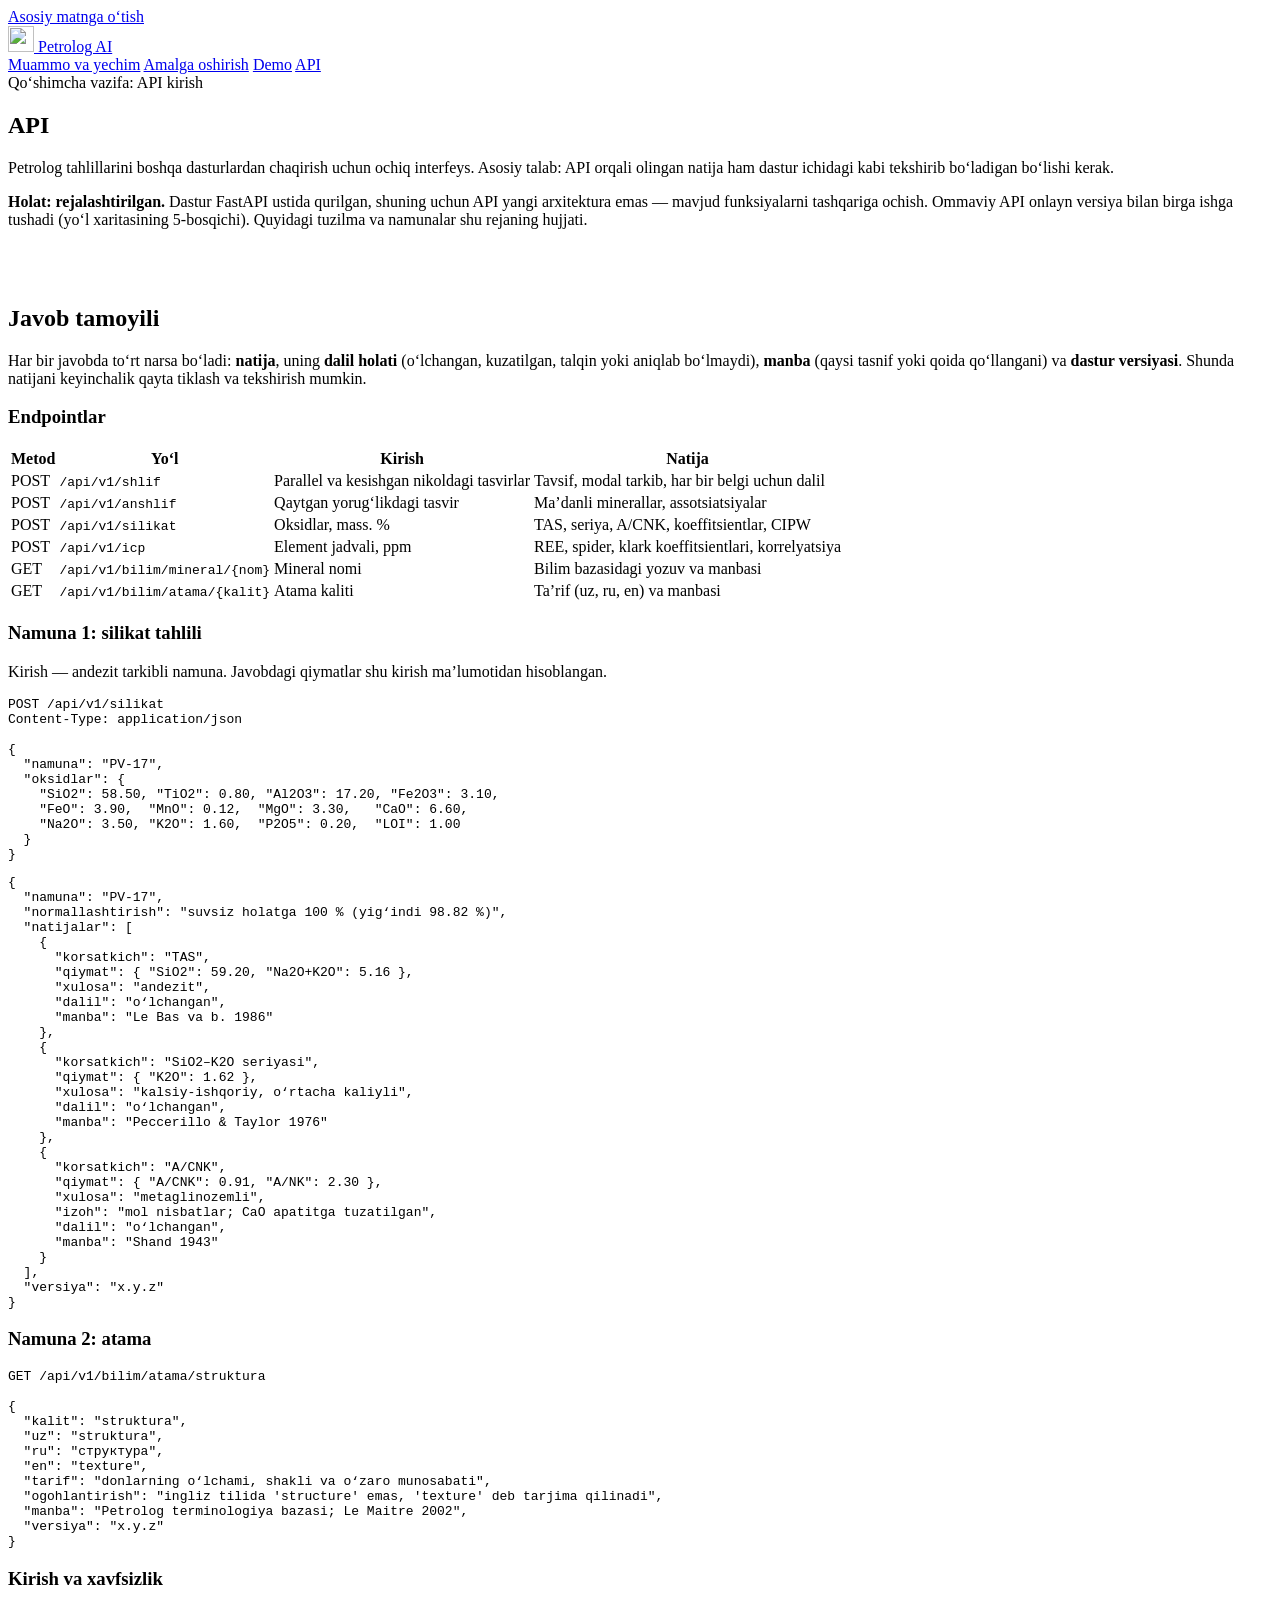
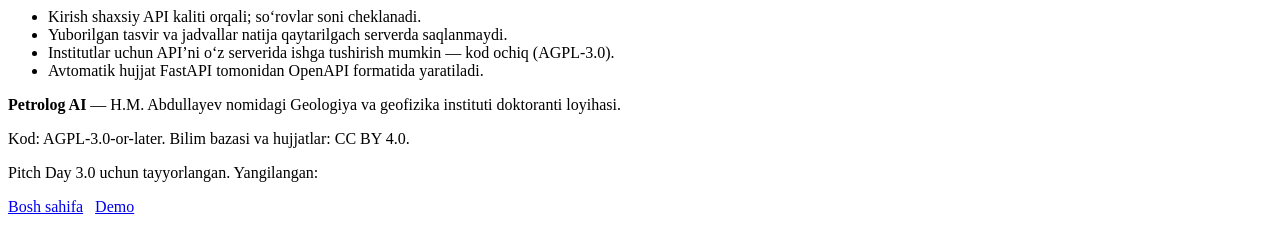
==== api/index.html @ ee5f72db "Rename index.html to api/index.html" ====
<!doctype html>
<html lang="uz">
<head>
<meta charset="utf-8">
<meta name="viewport" content="width=device-width, initial-scale=1">
<title>API — Petrolog AI</title>
<meta name="description" content="Petrolog AI API rejasi: endpointlar, javob tuzilishi va namunalar. Har bir javobda natija, dalil holati va manba.">
<meta name="theme-color" content="#18222d">
<link rel="icon" href="../assets/favicon.svg" type="image/svg+xml">
<link rel="preconnect" href="https://fonts.googleapis.com">
<link rel="preconnect" href="https://fonts.gstatic.com" crossorigin>
<link href="https://fonts.googleapis.com/css2?family=Instrument+Sans:wght@400;600;700&family=Spectral:ital,wght@0,400;0,600;1,400&display=swap" rel="stylesheet">
<link rel="stylesheet" href="../assets/style.css">
</head>
<body>
<a class="skip" href="#asosiy">Asosiy matnga o‘tish</a>

<header class="topbar">
  <div class="in">
    <a class="brand" href="../" aria-label="Petrolog AI, bosh sahifa">
      <img src="../assets/favicon.svg" alt="" width="26" height="26"> Petrolog AI
    </a>
    <nav class="nav" aria-label="Bo‘limlar">
      <a href="../#muammo">Muammo va yechim</a>
      <a href="../#reja">Amalga oshirish</a>
      <a href="../demo/">Demo</a>
      <a href="./" aria-current="page">API</a>
    </nav>
  </div>
</header>

<main id="asosiy">
<section class="hero" style="padding-bottom:0">
  <div class="wrap prose">
    <span class="req">Qo‘shimcha vazifa: API kirish</span>
    <h1>API</h1>
    <p class="lead">Petrolog tahlillarini boshqa dasturlardan chaqirish uchun ochiq interfeys. Asosiy talab: API orqali olingan natija ham dastur ichidagi kabi tekshirib bo‘ladigan bo‘lishi kerak.</p>
    <div class="note">
      <p><b>Holat: rejalashtirilgan.</b> Dastur FastAPI ustida qurilgan, shuning uchun API yangi arxitektura emas — mavjud funksiyalarni tashqariga ochish. Ommaviy API onlayn versiya bilan birga ishga tushadi (yo‘l xaritasining 5-bosqichi). Quyidagi tuzilma va namunalar shu rejaning hujjati.</p>
    </div>
  </div>
</section>

<section class="block" style="padding-top:2.5rem">
  <div class="wrap">
    <h2>Javob tamoyili</h2>
    <p class="prose">Har bir javobda to‘rt narsa bo‘ladi: <b>natija</b>, uning <b>dalil holati</b> (o‘lchangan, kuzatilgan, talqin yoki aniqlab bo‘lmaydi), <b>manba</b> (qaysi tasnif yoki qoida qo‘llangani) va <b>dastur versiyasi</b>. Shunda natijani keyinchalik qayta tiklash va tekshirish mumkin.</p>

    <h3>Endpointlar</h3>
    <div class="table-wrap">
      <table>
        <thead><tr><th>Metod</th><th>Yo‘l</th><th>Kirish</th><th>Natija</th></tr></thead>
        <tbody>
          <tr><td><span class="method post">POST</span></td><td><code>/api/v1/shlif</code></td><td>Parallel va kesishgan nikoldagi tasvirlar</td><td>Tavsif, modal tarkib, har bir belgi uchun dalil</td></tr>
          <tr><td><span class="method post">POST</span></td><td><code>/api/v1/anshlif</code></td><td>Qaytgan yorug‘likdagi tasvir</td><td>Ma’danli minerallar, assotsiatsiyalar</td></tr>
          <tr><td><span class="method post">POST</span></td><td><code>/api/v1/silikat</code></td><td>Oksidlar, mass. %</td><td>TAS, seriya, A/CNK, koeffitsientlar, CIPW</td></tr>
          <tr><td><span class="method post">POST</span></td><td><code>/api/v1/icp</code></td><td>Element jadvali, ppm</td><td>REE, spider, klark koeffitsientlari, korrelyatsiya</td></tr>
          <tr><td><span class="method get">GET</span></td><td><code>/api/v1/bilim/mineral/{nom}</code></td><td>Mineral nomi</td><td>Bilim bazasidagi yozuv va manbasi</td></tr>
          <tr><td><span class="method get">GET</span></td><td><code>/api/v1/bilim/atama/{kalit}</code></td><td>Atama kaliti</td><td>Ta’rif (uz, ru, en) va manbasi</td></tr>
        </tbody>
      </table>
    </div>

    <h3>Namuna 1: silikat tahlili</h3>
    <p class="prose">Kirish — andezit tarkibli namuna. Javobdagi qiymatlar shu kirish ma’lumotidan hisoblangan.</p>
<pre><code>POST /api/v1/silikat
Content-Type: application/json

{
  "namuna": "PV-17",
  "oksidlar": {
    "SiO2": 58.50, "TiO2": 0.80, "Al2O3": 17.20, "Fe2O3": 3.10,
    "FeO": 3.90,  "MnO": 0.12,  "MgO": 3.30,   "CaO": 6.60,
    "Na2O": 3.50, "K2O": 1.60,  "P2O5": 0.20,  "LOI": 1.00
  }
}</code></pre>
<pre><code>{
  "namuna": "PV-17",
  "normallashtirish": "suvsiz holatga 100 % (yig‘indi 98.82 %)",
  "natijalar": [
    {
      "korsatkich": "TAS",
      "qiymat": { "SiO2": 59.20, "Na2O+K2O": 5.16 },
      "xulosa": "andezit",
      "dalil": "o‘lchangan",
      "manba": "Le Bas va b. 1986"
    },
    {
      "korsatkich": "SiO2–K2O seriyasi",
      "qiymat": { "K2O": 1.62 },
      "xulosa": "kalsiy-ishqoriy, o‘rtacha kaliyli",
      "dalil": "o‘lchangan",
      "manba": "Peccerillo & Taylor 1976"
    },
    {
      "korsatkich": "A/CNK",
      "qiymat": { "A/CNK": 0.91, "A/NK": 2.30 },
      "xulosa": "metaglinozemli",
      "izoh": "mol nisbatlar; CaO apatitga tuzatilgan",
      "dalil": "o‘lchangan",
      "manba": "Shand 1943"
    }
  ],
  "versiya": "x.y.z"
}</code></pre>

    <h3>Namuna 2: atama</h3>
<pre><code>GET /api/v1/bilim/atama/struktura

{
  "kalit": "struktura",
  "uz": "struktura",
  "ru": "структура",
  "en": "texture",
  "tarif": "donlarning o‘lchami, shakli va o‘zaro munosabati",
  "ogohlantirish": "ingliz tilida 'structure' emas, 'texture' deb tarjima qilinadi",
  "manba": "Petrolog terminologiya bazasi; Le Maitre 2002",
  "versiya": "x.y.z"
}</code></pre>

    <h3>Kirish va xavfsizlik</h3>
    <ul class="plain prose">
      <li>Kirish shaxsiy API kaliti orqali; so‘rovlar soni cheklanadi.</li>
      <li>Yuborilgan tasvir va jadvallar natija qaytarilgach serverda saqlanmaydi.</li>
      <li>Institutlar uchun API’ni o‘z serverida ishga tushirish mumkin — kod ochiq (AGPL-3.0).</li>
      <li>Avtomatik hujjat FastAPI tomonidan OpenAPI formatida yaratiladi.</li>
    </ul>
  </div>
</section>
</main>

<footer class="foot">
  <div class="wrap in">
    <div>
      <p><b>Petrolog AI</b> — H.M. Abdullayev nomidagi Geologiya va geofizika instituti doktoranti loyihasi.</p>
      <p>Kod: AGPL-3.0-or-later. Bilim bazasi va hujjatlar: CC BY 4.0.</p>
    </div>
    <div>
      <p>Pitch Day 3.0 uchun tayyorlangan. Yangilangan: <span data-text="updated"></span></p>
      <p><a href="../">Bosh sahifa</a>&ensp; <a href="../demo/">Demo</a></p>
    </div>
  </div>
</footer>

<script src="../assets/config.js"></script>
<script src="../assets/site.js"></script>
</body>
</html>
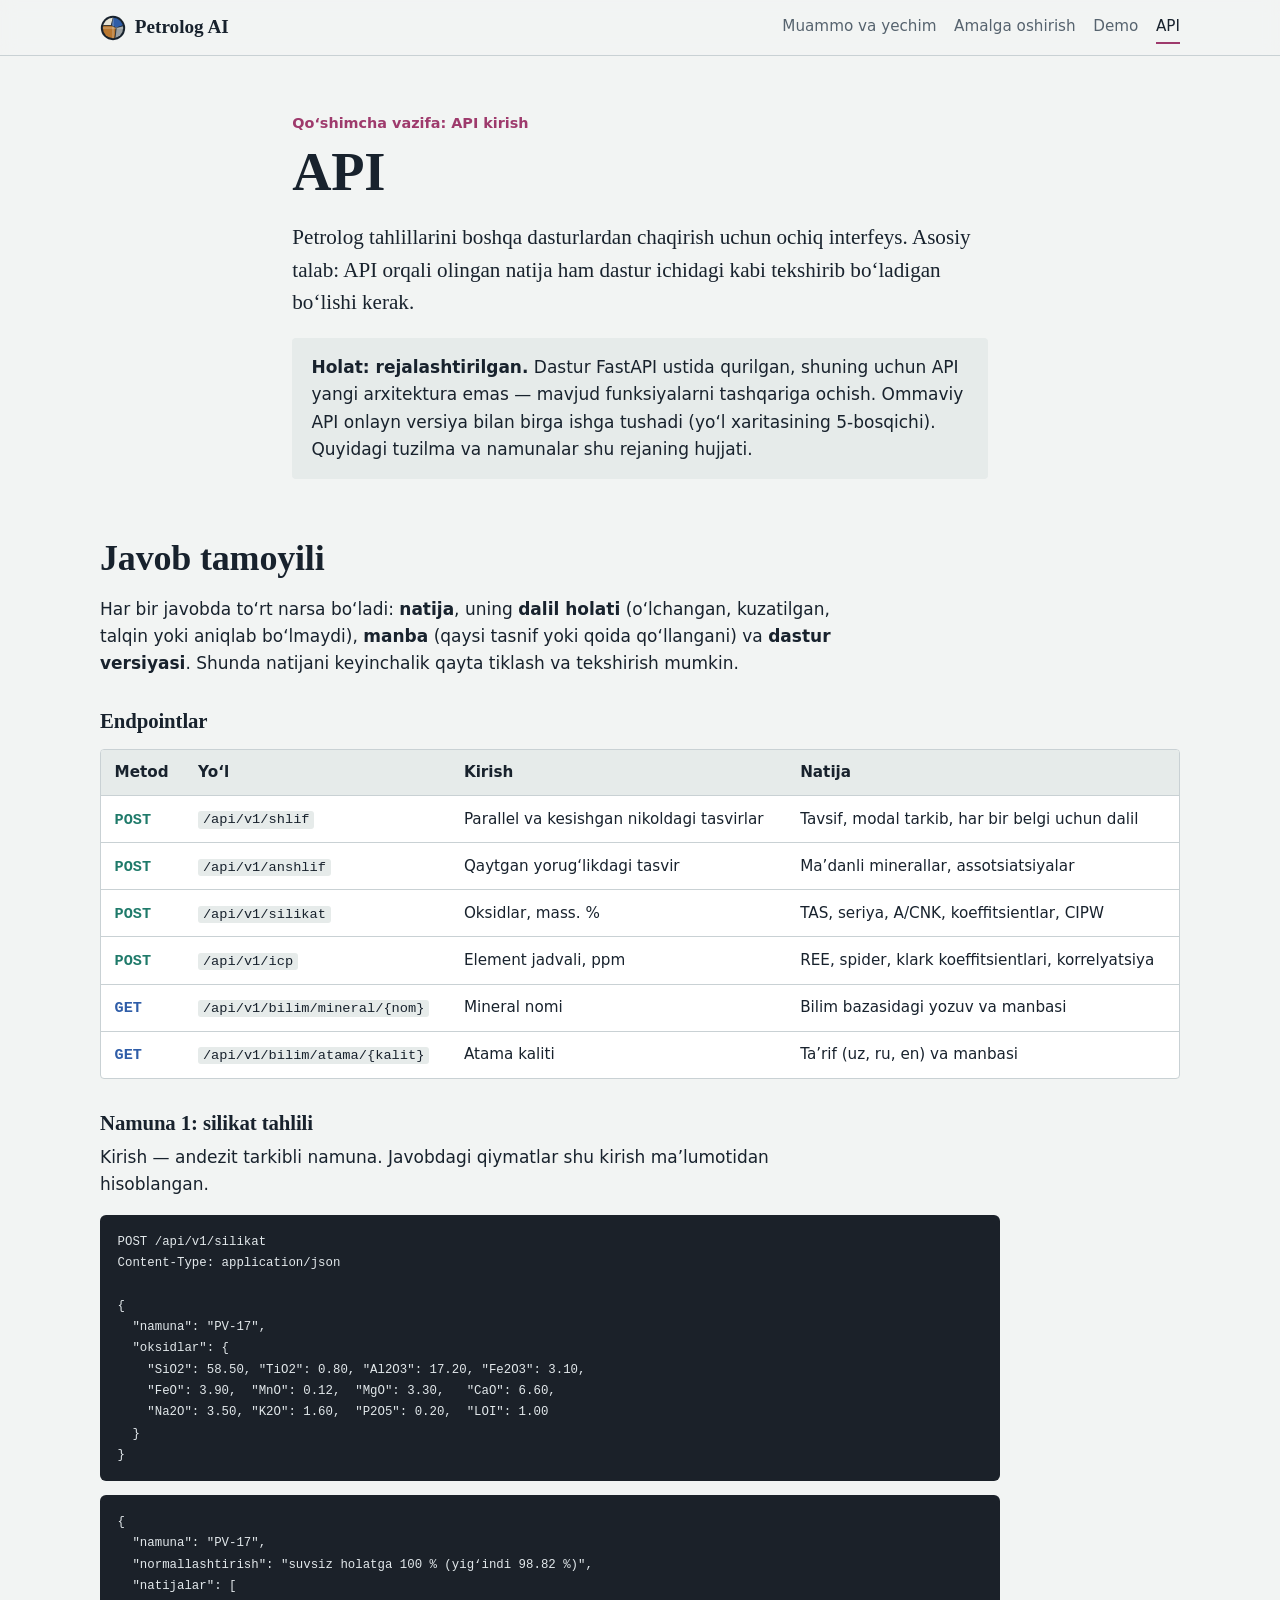
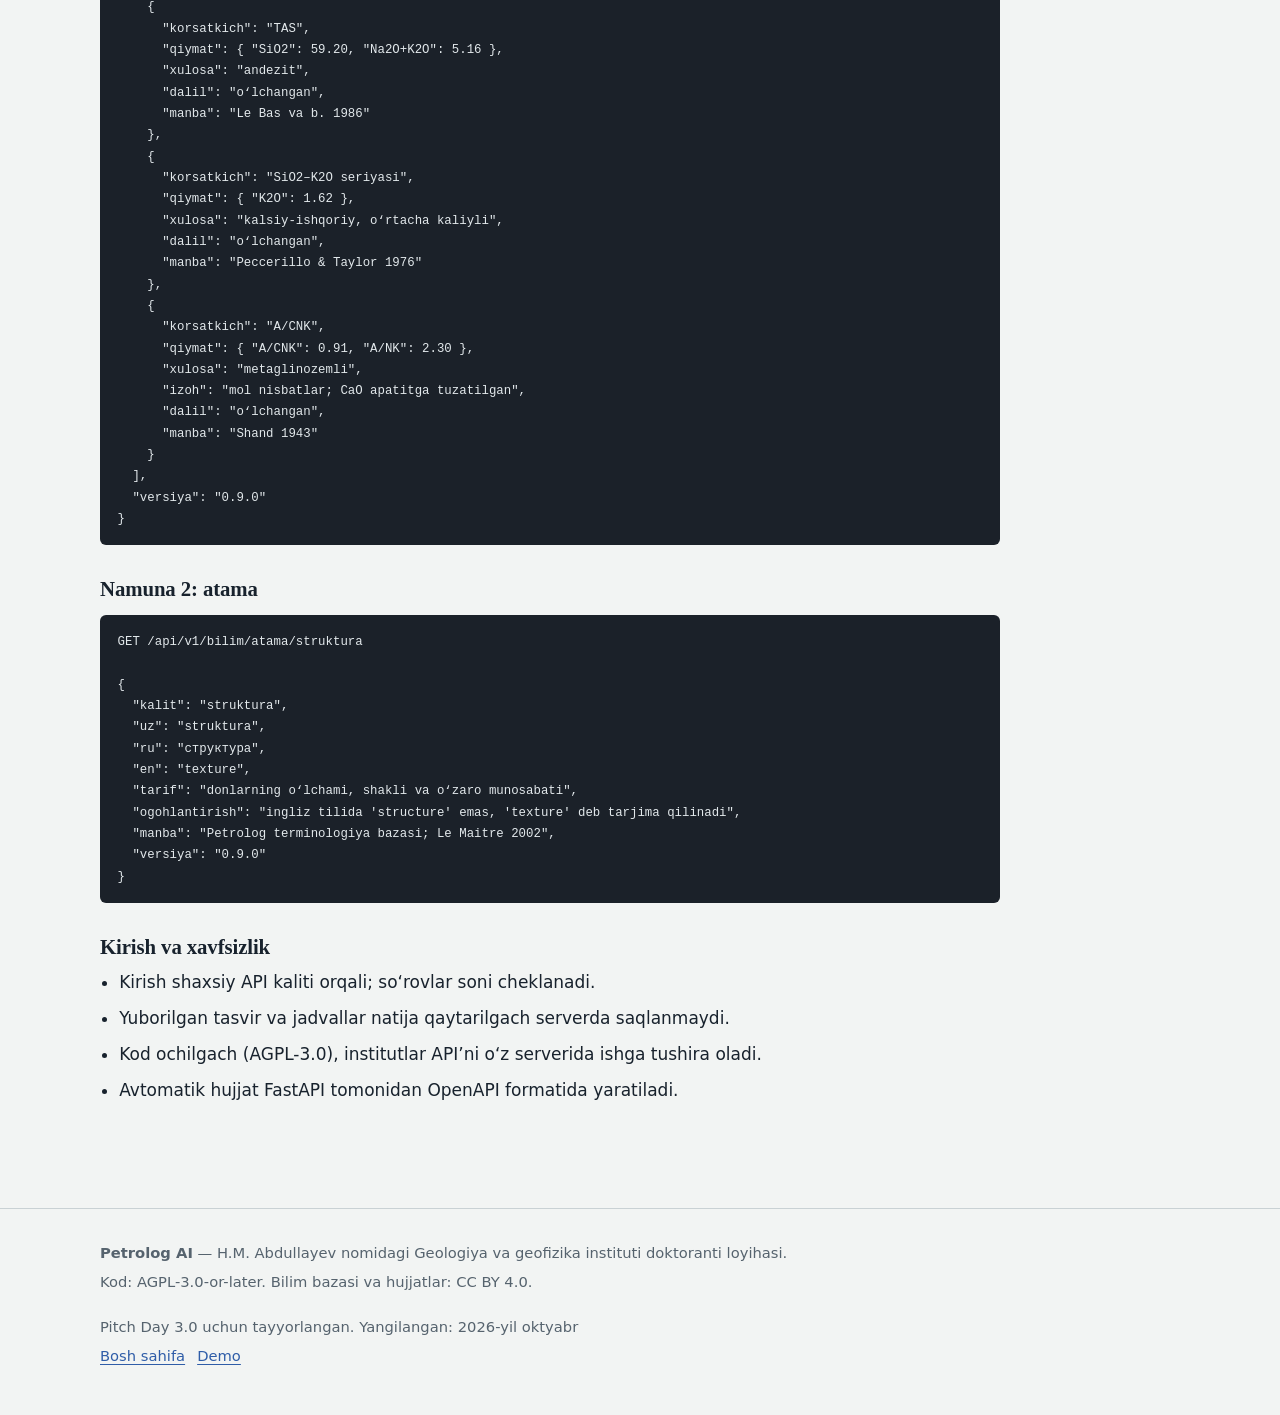
==== commit f027a9a8: "Update version numbers and improve text clarity" ====
--- a/api/index.html
+++ b/api/index.html
@@ -101,7 +101,7 @@
       "manba": "Shand 1943"
     }
   ],
-  "versiya": "x.y.z"
+  "versiya": "0.9.0"
 }</code></pre>
 
     <h3>Namuna 2: atama</h3>
@@ -115,14 +115,14 @@
   "tarif": "donlarning o‘lchami, shakli va o‘zaro munosabati",
   "ogohlantirish": "ingliz tilida 'structure' emas, 'texture' deb tarjima qilinadi",
   "manba": "Petrolog terminologiya bazasi; Le Maitre 2002",
-  "versiya": "x.y.z"
+  "versiya": "0.9.0"
 }</code></pre>
 
     <h3>Kirish va xavfsizlik</h3>
     <ul class="plain prose">
       <li>Kirish shaxsiy API kaliti orqali; so‘rovlar soni cheklanadi.</li>
       <li>Yuborilgan tasvir va jadvallar natija qaytarilgach serverda saqlanmaydi.</li>
-      <li>Institutlar uchun API’ni o‘z serverida ishga tushirish mumkin — kod ochiq (AGPL-3.0).</li>
+      <li>Kod ochilgach (AGPL-3.0), institutlar API’ni o‘z serverida ishga tushira oladi.</li>
       <li>Avtomatik hujjat FastAPI tomonidan OpenAPI formatida yaratiladi.</li>
     </ul>
   </div>
--- a/assets/style.css
+++ b/assets/style.css
@@ -0,0 +1,275 @@
+/* Petrolog AI — sayt uslublari
+   Ranglar mikroskopiyadan olingan: shisha-oyna foni, gips plastinkasining
+   magenta rangi (I tartib qizil), II tartib ko‘ki va dalil turlari ranglari. */
+
+:root {
+  --paper: #f2f4f3;
+  --paper-2: #e6ebea;
+  --ink: #18222d;
+  --muted: #56636e;
+  --line: #c9d1d4;
+  --tint: #9e3a6c;        /* gips plastinkasi, 530 nm */
+  --blue: #2f5da8;        /* II tartib interferensiya ko‘ki */
+  --measured: #1f7a6a;    /* o‘lchangan */
+  --observed: #2f5da8;    /* kuzatilgan */
+  --interp: #9a640c;      /* talqin */
+  --none: #7a6f86;        /* aniqlab bo‘lmaydi */
+  --card: #ffffff;
+  --serif: "Spectral", "Georgia", "Times New Roman", serif;
+  --sans: "Instrument Sans", "Segoe UI", system-ui, -apple-system, Roboto, Arial, sans-serif;
+  --mono: "Consolas", "SFMono-Regular", "Menlo", monospace;
+  --measure: 68ch;
+  --wide: 1120px;
+  color-scheme: light dark;
+}
+
+@media (prefers-color-scheme: dark) {
+  :root:not([data-theme="light"]) {
+    --paper: #141a20;
+    --paper-2: #1b232b;
+    --ink: #e5eaec;
+    --muted: #9dabb5;
+    --line: #2f3b45;
+    --tint: #d2779f;
+    --blue: #7ea3e3;
+    --measured: #5cc0aa;
+    --observed: #7ea3e3;
+    --interp: #d9a54a;
+    --none: #b3a6c4;
+    --card: #1a2128;
+  }
+}
+
+*, *::before, *::after { box-sizing: border-box; }
+[hidden] { display: none !important; }
+
+html { scroll-behavior: smooth; scroll-padding-top: 4.5rem; -webkit-text-size-adjust: 100%; }
+@media (prefers-reduced-motion: reduce) { html { scroll-behavior: auto; } }
+@media (max-width: 760px) { html { scroll-padding-top: 6.5rem; } }
+
+body {
+  margin: 0;
+  background: var(--paper);
+  color: var(--ink);
+  font-family: var(--sans);
+  font-size: 1.0625rem;
+  line-height: 1.6;
+  text-rendering: optimizeLegibility;
+}
+
+img, svg, video, iframe { max-width: 100%; }
+
+a { color: var(--blue); text-underline-offset: .18em; text-decoration-thickness: 1px; }
+a:hover { text-decoration-thickness: 2px; }
+:focus-visible { outline: 3px solid var(--tint); outline-offset: 3px; border-radius: 2px; }
+
+.skip { position: absolute; left: -999px; top: .5rem; background: var(--ink); color: var(--paper); padding: .5rem .8rem; z-index: 99; }
+.skip:focus { left: .5rem; }
+
+/* ---------- Sarlavha paneli ---------- */
+.topbar {
+  position: sticky; top: 0; z-index: 20;
+  background: color-mix(in srgb, var(--paper) 92%, transparent);
+  backdrop-filter: blur(8px);
+  border-bottom: 1px solid var(--line);
+}
+.topbar .in {
+  max-width: var(--wide); margin: 0 auto; padding: .7rem 1.25rem;
+  display: flex; align-items: center; gap: 1.25rem;
+}
+.brand { display: flex; align-items: center; gap: .55rem; color: var(--ink); text-decoration: none; font-family: var(--serif); font-weight: 600; font-size: 1.2rem; white-space: nowrap; }
+.brand svg { width: 26px; height: 26px; }
+.nav { display: flex; gap: 1.1rem; margin-left: auto; overflow-x: auto; scrollbar-width: none; }
+.nav::-webkit-scrollbar { display: none; }
+.nav a { color: var(--muted); text-decoration: none; font-size: .95rem; white-space: nowrap; padding: .2rem 0; border-bottom: 2px solid transparent; }
+.nav a:hover, .nav a[aria-current="page"] { color: var(--ink); border-bottom-color: var(--tint); }
+
+@media (max-width: 760px) {
+  .topbar .in { flex-wrap: wrap; gap: .4rem 1rem; padding: .55rem 1rem; }
+  .nav { width: 100%; margin-left: 0; gap: 1rem; padding-bottom: .15rem; }
+}
+
+/* ---------- Umumiy tuzilma ---------- */
+main { display: block; }
+.wrap { max-width: var(--wide); margin: 0 auto; padding: 0 1.25rem; }
+.prose { max-width: var(--measure); }
+
+section.block { padding: 4.5rem 0 1.5rem; }
+section.block + section.block { border-top: 1px solid var(--line); margin-top: 3rem; }
+
+h1, h2, h3 { font-family: var(--serif); line-height: 1.15; font-weight: 600; letter-spacing: -.005em; }
+h1 { font-size: clamp(2.1rem, 4.6vw, 3.4rem); margin: 0 0 1.1rem; }
+h2 { font-size: clamp(1.65rem, 3vw, 2.25rem); margin: 0 0 1rem; }
+h3 { font-size: 1.3rem; margin: 2rem 0 .6rem; }
+p { margin: 0 0 1rem; }
+.lead { font-family: var(--serif); font-size: clamp(1.15rem, 1.8vw, 1.32rem); line-height: 1.55; color: var(--ink); }
+.muted { color: var(--muted); }
+.small { font-size: .92rem; }
+
+/* Talab raqami: hakam bo‘limni topshiriq bandiga moslab topishi uchun */
+.req { display: block; font-family: var(--sans); font-size: .9rem; font-weight: 600; color: var(--tint); margin-bottom: .35rem; }
+
+/* ---------- Bosh qism ---------- */
+.hero { padding: 3.5rem 0 2rem; }
+.hero .grid { display: grid; grid-template-columns: minmax(0, 1.15fr) minmax(0, .85fr); gap: 3rem; align-items: center; }
+.hero .facts { display: flex; flex-wrap: wrap; gap: .5rem 1.6rem; margin: 1.6rem 0 0; padding: 0; list-style: none; font-size: .95rem; color: var(--muted); }
+.hero .facts strong { color: var(--ink); font-weight: 600; }
+.actions { display: flex; flex-wrap: wrap; gap: .75rem; margin-top: 1.6rem; }
+.btn { display: inline-block; padding: .72rem 1.15rem; border-radius: 6px; text-decoration: none; font-weight: 600; font-size: 1rem; border: 1.5px solid var(--ink); color: var(--ink); background: transparent; cursor: pointer; font-family: var(--sans); }
+.btn.primary { background: var(--ink); color: var(--paper); }
+.btn:hover { background: var(--paper-2); }
+.btn.primary:hover { background: color-mix(in srgb, var(--ink) 85%, var(--tint)); }
+
+.scope figure { margin: 0; }
+.eyepiece { width: 100%; height: auto; display: block; filter: drop-shadow(0 18px 28px rgba(20, 30, 40, .18)); }
+.eyepiece text { font-family: var(--sans); }
+.scope figcaption { margin-top: 1.1rem; }
+.scope dl { margin: 0; display: grid; grid-template-columns: auto 1fr; gap: .45rem .8rem; font-size: .93rem; }
+.scope dt { font-weight: 700; font-family: var(--serif); }
+.scope dd { margin: 0; color: var(--muted); }
+
+@media (max-width: 860px) {
+  .hero .grid { grid-template-columns: 1fr; gap: 2rem; }
+  .scope { max-width: 420px; }
+}
+
+/* ---------- Dalil belgilari ---------- */
+.ev { display: inline-block; font-family: var(--sans); font-size: .78em; font-weight: 600; line-height: 1.3; padding: .05em .45em; border-radius: 3px; border: 1px solid currentColor; white-space: nowrap; vertical-align: .08em; }
+.ev.m { color: var(--measured); }
+.ev.o { color: var(--observed); }
+.ev.t { color: var(--interp); }
+.ev.n { color: var(--none); border-style: dashed; }
+
+.sample {
+  font-family: var(--serif); font-size: 1.08rem; line-height: 1.85;
+  background: var(--card); border: 1px solid var(--line); border-left: 4px solid var(--tint);
+  padding: 1.2rem 1.4rem; border-radius: 4px; margin: 1.2rem 0 .6rem;
+}
+.sample p { margin: 0 0 .5rem; }
+.sample p:last-child { margin: 0; }
+
+/* ---------- Ikki ustun: muammo va yechim ---------- */
+.split { display: grid; grid-template-columns: 1fr 1fr; gap: 2.5rem; }
+@media (max-width: 860px) { .split { grid-template-columns: 1fr; gap: 1rem; } }
+.split h3 { margin-top: .5rem; }
+
+ul.plain, ol.plain { padding-left: 1.2rem; margin: 0 0 1rem; }
+ul.plain li, ol.plain li { margin-bottom: .55rem; }
+
+.principles { display: grid; grid-template-columns: repeat(2, minmax(0, 1fr)); gap: 0 2.5rem; margin: 0; }
+.principles div { padding: 1rem 0; border-top: 1px solid var(--line); }
+.principles dt { font-family: var(--serif); font-weight: 600; font-size: 1.12rem; margin-bottom: .3rem; }
+.principles dd { margin: 0; color: var(--muted); }
+@media (max-width: 760px) { .principles { grid-template-columns: 1fr; } }
+
+.note { background: var(--paper-2); padding: 1rem 1.2rem; border-radius: 4px; margin: 1.2rem 0; max-width: var(--measure); }
+.note p:last-child { margin: 0; }
+
+/* ---------- Jadvallar ---------- */
+.table-wrap { overflow-x: auto; margin: 1rem 0 1.5rem; border: 1px solid var(--line); border-radius: 4px; background: var(--card); }
+table { border-collapse: collapse; width: 100%; font-size: .95rem; }
+th, td { text-align: left; vertical-align: top; padding: .65rem .85rem; border-bottom: 1px solid var(--line); }
+th { font-weight: 600; background: var(--paper-2); white-space: nowrap; }
+tr:last-child td { border-bottom: 0; }
+td.st { white-space: nowrap; }
+.ok { color: var(--measured); font-weight: 600; }
+.part { color: var(--interp); font-weight: 600; }
+.no { color: var(--none); font-weight: 600; }
+tr.ours td { background: color-mix(in srgb, var(--tint) 7%, var(--card)); }
+
+/* ---------- Jamoa ---------- */
+.people { display: grid; grid-template-columns: repeat(2, minmax(0, 1fr)); gap: 1.5rem; margin: 1.5rem 0; }
+@media (max-width: 760px) { .people { grid-template-columns: 1fr; } }
+.person { background: var(--card); border: 1px solid var(--line); border-radius: 4px; padding: 1.3rem 1.4rem; }
+.person h3 { margin: 0 0 .2rem; }
+.person .role { color: var(--tint); font-weight: 600; margin-bottom: .8rem; }
+.person p { font-size: .97rem; }
+.person.tool { background: var(--paper-2); border-style: dashed; }
+.person .links { display: flex; flex-wrap: wrap; gap: .4rem 1rem; font-size: .95rem; }
+
+/* ---------- Yo‘l xaritasi ---------- */
+.road { list-style: none; padding: 0; margin: 2rem 0; display: grid; grid-template-columns: repeat(4, minmax(0, 1fr)); position: relative; }
+.road::before { content: ""; position: absolute; left: 0; right: 0; top: 13px; height: 2px; background: var(--line); }
+.road li { position: relative; padding: 2.4rem 1rem 0 0; }
+.road .dot { position: absolute; top: 4px; left: 0; width: 20px; height: 20px; border-radius: 50%; border: 2px solid var(--ink); background: var(--paper); }
+.road .done .dot { background: var(--ink); }
+.road .now .dot { background: var(--tint); border-color: var(--tint); box-shadow: 0 0 0 5px color-mix(in srgb, var(--tint) 22%, transparent); }
+.road h3 { margin: 0 0 .15rem; font-size: 1.2rem; }
+.road .state { font-size: .9rem; font-weight: 600; margin-bottom: .6rem; display: block; }
+.road .done .state { color: var(--measured); }
+.road .now .state { color: var(--tint); }
+.road .next .state { color: var(--muted); }
+.road ul { padding-left: 1.05rem; margin: 0; font-size: .93rem; color: var(--muted); }
+.road ul li { padding: 0; margin-bottom: .3rem; }
+@media (max-width: 860px) {
+  .road { grid-template-columns: 1fr; }
+  .road::before { left: 9px; right: auto; top: 0; bottom: 0; width: 2px; height: auto; }
+  .road li { padding: 0 0 1.6rem 2.4rem; }
+}
+
+/* ---------- Bosqichlar ---------- */
+.phases { counter-reset: ph; list-style: none; padding: 0; margin: 1rem 0; max-width: 860px; }
+.phases li { counter-increment: ph; position: relative; padding: 0 0 1.2rem 3.1rem; }
+.phases li::before { content: counter(ph); position: absolute; left: 0; top: .05rem; width: 2.1rem; height: 2.1rem; border-radius: 50%; border: 1.5px solid var(--ink); display: grid; place-items: center; font-family: var(--serif); font-weight: 600; }
+.phases h4 { font-family: var(--serif); font-size: 1.12rem; margin: 0 0 .25rem; }
+.phases .when { color: var(--tint); font-weight: 600; font-size: .92rem; }
+.phases p { margin: 0; color: var(--muted); }
+
+/* ---------- Chatbot ---------- */
+.chat { background: var(--card); border: 1px solid var(--line); border-radius: 6px; max-width: 820px; overflow: hidden; }
+.chat-log { padding: 1.1rem 1.2rem; max-height: 460px; overflow-y: auto; display: flex; flex-direction: column; gap: .9rem; }
+.msg { max-width: 92%; padding: .7rem .95rem; border-radius: 6px; line-height: 1.55; font-size: .98rem; }
+.msg.user { align-self: flex-end; background: var(--ink); color: var(--paper); }
+.msg.bot { align-self: flex-start; background: var(--paper-2); }
+.msg.bot .src { display: block; margin-top: .55rem; font-size: .85rem; color: var(--muted); }
+.msg.bot p { margin: 0 0 .5rem; }
+.msg.bot p:last-of-type { margin-bottom: 0; }
+.chips { display: flex; flex-wrap: wrap; gap: .45rem; padding: 0 1.2rem 1rem; }
+.chip { font: inherit; font-size: .88rem; padding: .35rem .7rem; border-radius: 999px; border: 1px solid var(--line); background: var(--paper); color: var(--ink); cursor: pointer; }
+.chip:hover { border-color: var(--ink); }
+.chat-form { display: flex; gap: .5rem; border-top: 1px solid var(--line); padding: .8rem; }
+.chat-form input { flex: 1; min-width: 0; font: inherit; padding: .65rem .8rem; border: 1px solid var(--line); border-radius: 6px; background: var(--paper); color: var(--ink); }
+.chat-form button { flex: none; }
+
+/* ---------- Demo sahifasi ---------- */
+.video { position: relative; aspect-ratio: 16 / 9; background: #1b2129; border-radius: 6px; overflow: hidden; margin: 1rem 0 .6rem; max-width: 960px; }
+.video iframe { position: absolute; inset: 0; width: 100%; height: 100%; border: 0; }
+.video .empty { position: absolute; inset: 0; display: grid; place-items: center; text-align: center; color: #dfe5e8; padding: 1.5rem; }
+.chapters { list-style: none; padding: 0; margin: 1rem 0; max-width: var(--measure); }
+.chapters li { display: grid; grid-template-columns: 4.2rem 1fr; gap: .8rem; padding: .45rem 0; border-bottom: 1px solid var(--line); }
+.chapters time { font-variant-numeric: tabular-nums; font-weight: 600; color: var(--tint); }
+.downloads { display: grid; grid-template-columns: repeat(3, minmax(0, 1fr)); gap: 1.2rem; margin: 1.4rem 0; }
+@media (max-width: 860px) { .downloads { grid-template-columns: 1fr; } }
+.dl { background: var(--card); border: 1px solid var(--line); border-radius: 4px; padding: 1.2rem 1.3rem; display: flex; flex-direction: column; }
+.dl h3 { margin: 0 0 .4rem; font-size: 1.15rem; }
+.dl p { font-size: .95rem; color: var(--muted); }
+.dl .btn { margin-top: auto; align-self: flex-start; }
+.status { display: inline-block; font-size: .85rem; font-weight: 600; margin-bottom: .5rem; }
+.gallery { display: grid; grid-template-columns: repeat(auto-fill, minmax(260px, 1fr)); gap: 1rem; margin: 1rem 0; }
+.gallery figure { margin: 0; }
+.gallery img { width: 100%; height: auto; border: 1px solid var(--line); border-radius: 4px; display: block; }
+.gallery figcaption { font-size: .9rem; color: var(--muted); margin-top: .35rem; }
+
+/* ---------- API sahifasi ---------- */
+pre { background: #1b2129; color: #e2e8eb; padding: 1rem 1.1rem; border-radius: 6px; overflow-x: auto; font-family: var(--mono); font-size: .86rem; line-height: 1.55; max-width: 900px; }
+code { font-family: var(--mono); font-size: .9em; }
+:not(pre) > code { background: var(--paper-2); padding: .08em .35em; border-radius: 3px; }
+.method { font-family: var(--mono); font-weight: 700; }
+.method.post { color: var(--measured); }
+.method.get { color: var(--observed); }
+
+/* ---------- Manbalar ---------- */
+.refs { columns: 2 360px; column-gap: 2.5rem; font-size: .93rem; }
+.refs h3 { break-after: avoid; font-size: 1.05rem; margin: 0 0 .5rem; }
+.refs ul { list-style: none; padding: 0; margin: 0 0 1.4rem; }
+.refs li { margin-bottom: .5rem; padding-left: 1.2rem; text-indent: -1.2rem; break-inside: avoid; }
+
+/* ---------- Pastki qism ---------- */
+.foot { border-top: 1px solid var(--line); margin-top: 4rem; padding: 2rem 0 3rem; font-size: .92rem; color: var(--muted); }
+.foot .in { display: flex; flex-wrap: wrap; gap: 1rem 3rem; justify-content: space-between; }
+.foot p { margin: 0 0 .35rem; }
+
+@media print {
+  .topbar, .chat-form, .chips, .actions { display: none; }
+  body { background: #fff; color: #000; }
+}
